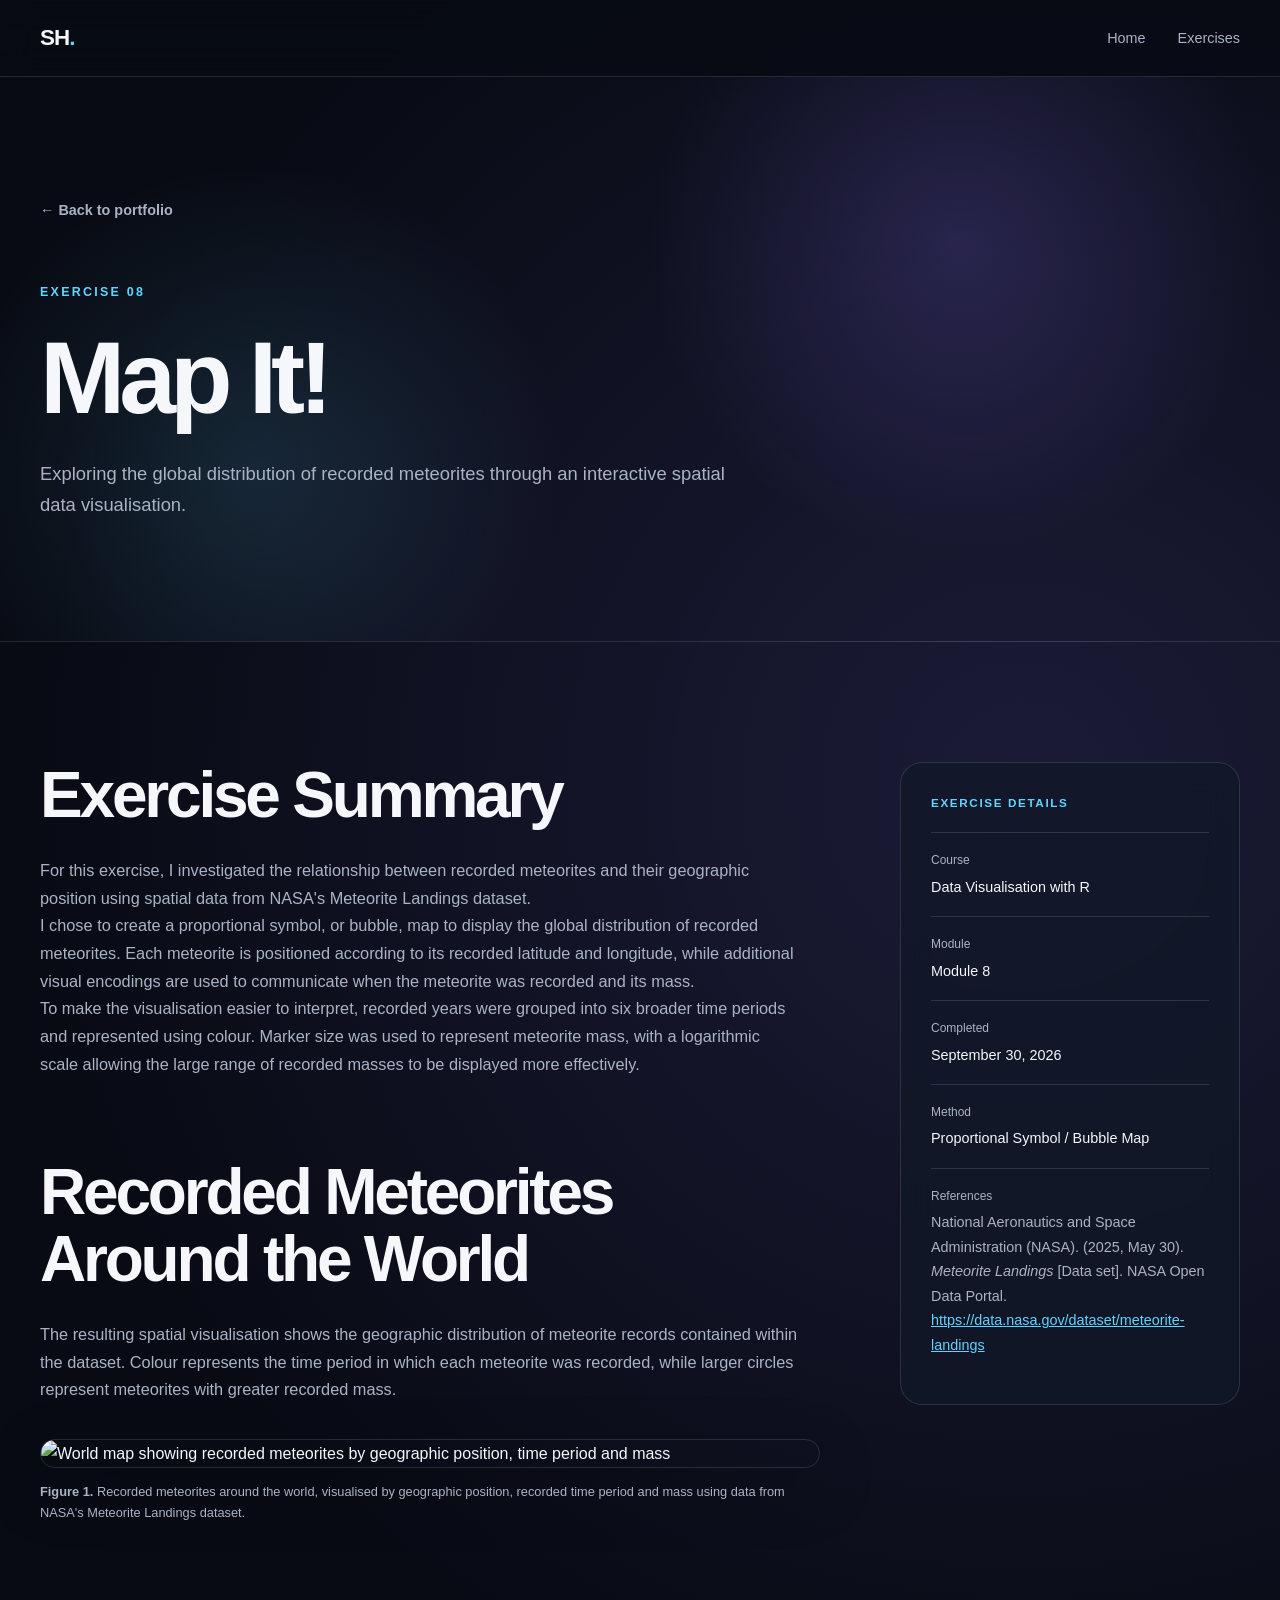
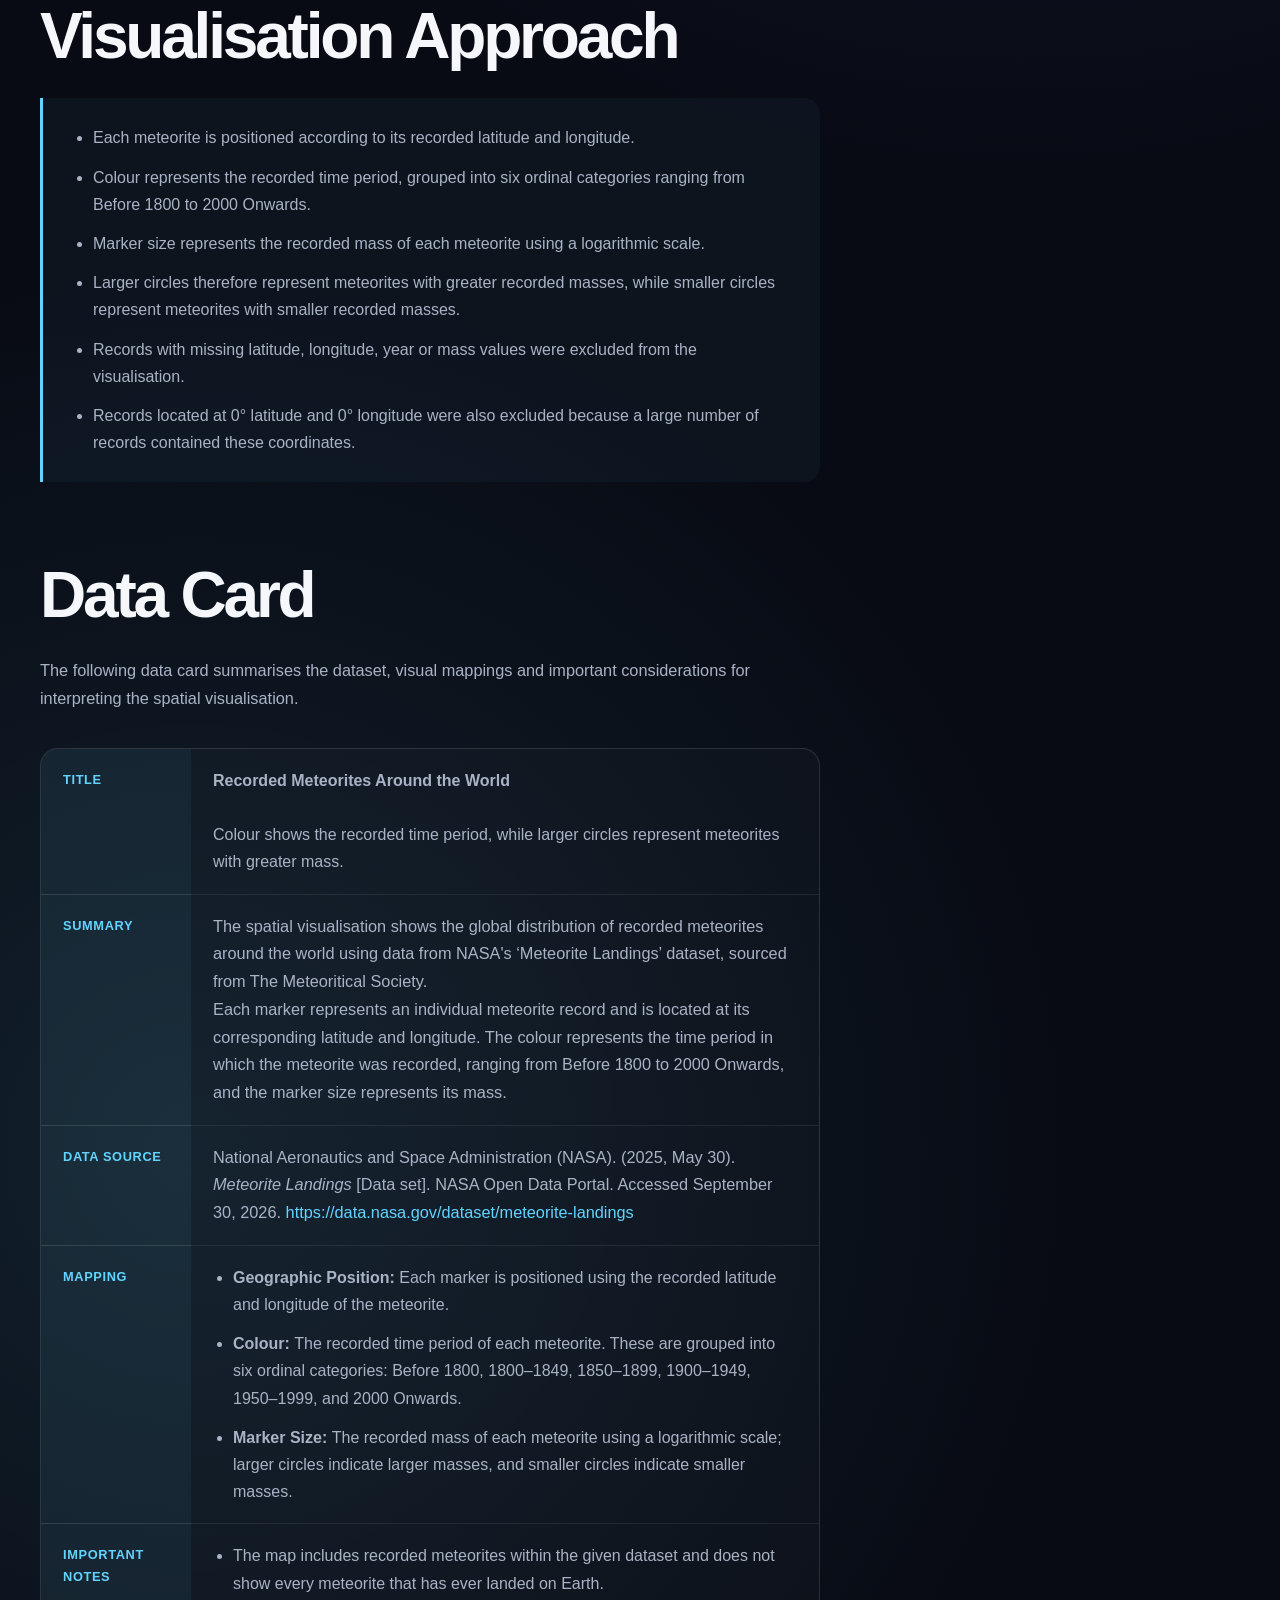
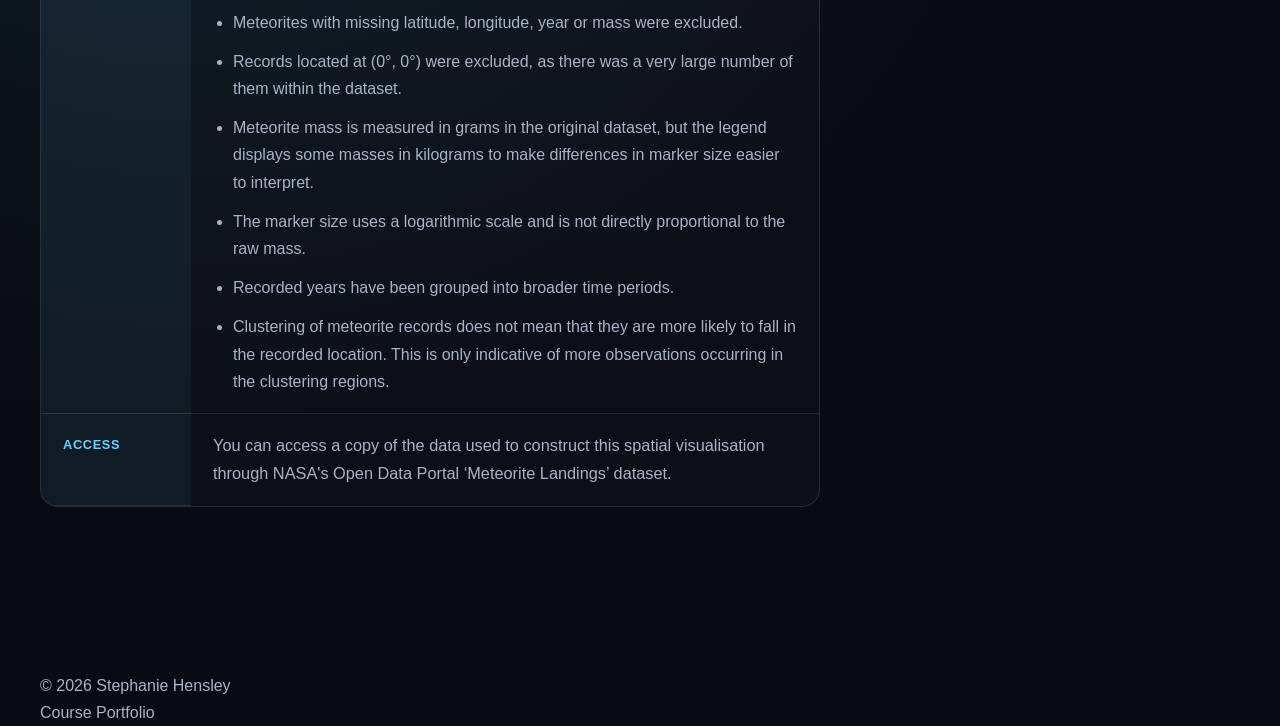
==== exercises/exercise-eight.html @ b0cc285d "module 8 page" ====
<!DOCTYPE html>
<html lang="en">

<head>
    <meta charset="UTF-8">

    <meta
        name="viewport"
        content="width=device-width, initial-scale=1.0"
    >

    <meta
        name="description"
        content="Module 8 portfolio exercise by Stephanie Hensley."
    >

    <title>
        Module 8 Exercise | Stephanie Hensley
    </title>

    <link rel="stylesheet" href="../style.css">
</head>


<body>

    <!-- =========================
         HEADER
         ========================= -->

    <header>

        <nav class="container">

            <a class="logo" href="../index.html">
                SH<span>.</span>
            </a>

            <ul>

                <li>
                    <a href="../index.html">
                        Home
                    </a>
                </li>

                <li>
                    <a href="../index.html#exercises">
                        Exercises
                    </a>
                </li>

            </ul>

        </nav>

    </header>


    <main class="exercise-page">


        <!-- =========================
             HERO
             ========================= -->

        <section class="exercise-hero">

            <div class="container">

                <a
                    class="back-link"
                    href="../index.html#exercises"
                >
                    ← Back to portfolio
                </a>

                <p class="eyebrow">
                    Exercise 08
                </p>

                <h1>
                    Map It!
                </h1>

                <p class="exercise-introduction">
                    Exploring the global distribution of recorded
                    meteorites through an interactive spatial
                    data visualisation.
                </p>

            </div>

        </section>


        <!-- =========================
             MAIN EXERCISE SECTION
             ========================= -->

        <section class="exercise-section">

            <div class="container">

                <div class="exercise-page-grid">


                    <!-- =========================
                         LEFT COLUMN
                         ========================= -->

                    <div class="exercise-main-content">


                        <!-- =========================
                             EXERCISE SUMMARY
                             ========================= -->

                        <h2>
                            Exercise Summary
                        </h2>

                        <p>
                            For this exercise, I investigated the relationship
                            between recorded meteorites and their geographic
                            position using spatial data from NASA's
                            Meteorite Landings dataset.
                        </p>

                        <p>
                            I chose to create a proportional symbol, or bubble,
                            map to display the global distribution of recorded
                            meteorites. Each meteorite is positioned according
                            to its recorded latitude and longitude, while
                            additional visual encodings are used to communicate
                            when the meteorite was recorded and its mass.
                        </p>

                        <p>
                            To make the visualisation easier to interpret,
                            recorded years were grouped into six broader time
                            periods and represented using colour. Marker size
                            was used to represent meteorite mass, with a
                            logarithmic scale allowing the large range of
                            recorded masses to be displayed more effectively.
                        </p>


                        <!-- =========================
                             SPATIAL VISUALISATION
                             ========================= -->

                        <h2>
                            Recorded Meteorites Around the World
                        </h2>

                        <p>
                            The resulting spatial visualisation shows the
                            geographic distribution of meteorite records
                            contained within the dataset. Colour represents
                            the time period in which each meteorite was
                            recorded, while larger circles represent
                            meteorites with greater recorded mass.
                        </p>


                        <figure class="exercise-figure module-eight-figure">

                            <img
                                class="lightbox-image"
                                src="../images/module-eight-meteorite-map.png"
                                alt="World map showing recorded meteorites by geographic position, time period and mass"
                            >

                            <figcaption>
                                <strong>Figure 1.</strong>
                                Recorded meteorites around the world,
                                visualised by geographic position, recorded
                                time period and mass using data from NASA's
                                Meteorite Landings dataset.
                            </figcaption>

                        </figure>


                        <!-- =========================
                             DESIGN APPROACH
                             ========================= -->

                        <h2>
                            Visualisation Approach
                        </h2>

                        <div class="module-eight-notes">

                            <ul>

                                <li>
                                    Each meteorite is positioned according to
                                    its recorded latitude and longitude.
                                </li>

                                <li>
                                    Colour represents the recorded time period,
                                    grouped into six ordinal categories ranging
                                    from Before 1800 to 2000 Onwards.
                                </li>

                                <li>
                                    Marker size represents the recorded mass
                                    of each meteorite using a logarithmic scale.
                                </li>

                                <li>
                                    Larger circles therefore represent
                                    meteorites with greater recorded masses,
                                    while smaller circles represent meteorites
                                    with smaller recorded masses.
                                </li>

                                <li>
                                    Records with missing latitude, longitude,
                                    year or mass values were excluded from
                                    the visualisation.
                                </li>

                                <li>
                                    Records located at 0° latitude and
                                    0° longitude were also excluded because
                                    a large number of records contained these
                                    coordinates.
                                </li>

                            </ul>

                        </div>


                        <!-- =========================
                             DATA CARD
                             ========================= -->

                        <h2>
                            Data Card
                        </h2>

                        <p>
                            The following data card summarises the dataset,
                            visual mappings and important considerations for
                            interpreting the spatial visualisation.
                        </p>


                        <div class="table-wrapper">

                            <table class="exercise-table data-card-table">

                                <tbody>


                                    <!-- TITLE -->

                                    <tr>

                                        <th scope="row">
                                            Title
                                        </th>

                                        <td>

                                            <strong>
                                                Recorded Meteorites Around
                                                the World
                                            </strong>

                                            <br><br>

                                            Colour shows the recorded time
                                            period, while larger circles
                                            represent meteorites with
                                            greater mass.

                                        </td>

                                    </tr>


                                    <!-- SUMMARY -->

                                    <tr>

                                        <th scope="row">
                                            Summary
                                        </th>

                                        <td>

                                            <p>
                                                The spatial visualisation shows
                                                the global distribution of
                                                recorded meteorites around the
                                                world using data from NASA's
                                                ‘Meteorite Landings’ dataset,
                                                sourced from The Meteoritical
                                                Society.
                                            </p>

                                            <p>
                                                Each marker represents an
                                                individual meteorite record
                                                and is located at its
                                                corresponding latitude and
                                                longitude. The colour
                                                represents the time period in
                                                which the meteorite was
                                                recorded, ranging from
                                                Before 1800 to 2000 Onwards,
                                                and the marker size represents
                                                its mass.
                                            </p>

                                        </td>

                                    </tr>


                                    <!-- DATA SOURCE -->

                                    <tr>

                                        <th scope="row">
                                            Data Source
                                        </th>

                                        <td>

                                            <p>
                                                National Aeronautics and Space
                                                Administration (NASA).
                                                (2025, May 30).
                                                <em>
                                                    Meteorite Landings
                                                </em>
                                                [Data set].
                                                NASA Open Data Portal.
                                                Accessed September 30, 2026.

                                                <a
                                                    href="https://data.nasa.gov/dataset/meteorite-landings"
                                                    target="_blank"
                                                    rel="noopener noreferrer"
                                                >
                                                    https://data.nasa.gov/dataset/meteorite-landings
                                                </a>
                                            </p>

                                        </td>

                                    </tr>


                                    <!-- MAPPING -->

                                    <tr>

                                        <th scope="row">
                                            Mapping
                                        </th>

                                        <td>

                                            <ul>

                                                <li>
                                                    <strong>
                                                        Geographic Position:
                                                    </strong>

                                                    Each marker is positioned
                                                    using the recorded latitude
                                                    and longitude of the
                                                    meteorite.
                                                </li>

                                                <li>
                                                    <strong>
                                                        Colour:
                                                    </strong>

                                                    The recorded time period
                                                    of each meteorite. These
                                                    are grouped into six
                                                    ordinal categories:
                                                    Before 1800, 1800–1849,
                                                    1850–1899, 1900–1949,
                                                    1950–1999, and
                                                    2000 Onwards.
                                                </li>

                                                <li>
                                                    <strong>
                                                        Marker Size:
                                                    </strong>

                                                    The recorded mass of each
                                                    meteorite using a
                                                    logarithmic scale; larger
                                                    circles indicate larger
                                                    masses, and smaller circles
                                                    indicate smaller masses.
                                                </li>

                                            </ul>

                                        </td>

                                    </tr>


                                    <!-- IMPORTANT NOTES -->

                                    <tr>

                                        <th scope="row">
                                            Important Notes
                                        </th>

                                        <td>

                                            <ul>

                                                <li>
                                                    The map includes recorded
                                                    meteorites within the given
                                                    dataset and does not show
                                                    every meteorite that has
                                                    ever landed on Earth.
                                                </li>

                                                <li>
                                                    Meteorites with missing
                                                    latitude, longitude, year
                                                    or mass were excluded.
                                                </li>

                                                <li>
                                                    Records located at
                                                    (0°, 0°) were excluded,
                                                    as there was a very large
                                                    number of them within
                                                    the dataset.
                                                </li>

                                                <li>
                                                    Meteorite mass is measured
                                                    in grams in the original
                                                    dataset, but the legend
                                                    displays some masses in
                                                    kilograms to make
                                                    differences in marker size
                                                    easier to interpret.
                                                </li>

                                                <li>
                                                    The marker size uses a
                                                    logarithmic scale and is
                                                    not directly proportional
                                                    to the raw mass.
                                                </li>

                                                <li>
                                                    Recorded years have been
                                                    grouped into broader
                                                    time periods.
                                                </li>

                                                <li>
                                                    Clustering of meteorite
                                                    records does not mean that
                                                    they are more likely to
                                                    fall in the recorded
                                                    location. This is only
                                                    indicative of more
                                                    observations occurring in
                                                    the clustering regions.
                                                </li>

                                            </ul>

                                        </td>

                                    </tr>


                                    <!-- ACCESS -->

                                    <tr>

                                        <th scope="row">
                                            Access
                                        </th>

                                        <td>

                                            <p>
                                                You can access a copy of the
                                                data used to construct this
                                                spatial visualisation through
                                                NASA's Open Data Portal
                                                ‘Meteorite Landings’ dataset.
                                            </p>

                                        </td>

                                    </tr>


                                </tbody>

                            </table>

                        </div>




                    </div>
                    <!-- END LEFT COLUMN -->


                    <!-- =========================
                         RIGHT SIDEBAR
                         ========================= -->

                    <aside class="exercise-details">

                        <p class="details-label">
                            Exercise details
                        </p>

                        <dl>


                            <div>

                                <dt>
                                    Course
                                </dt>

                                <dd>
                                    Data Visualisation with R
                                </dd>

                            </div>


                            <div>

                                <dt>
                                    Module
                                </dt>

                                <dd>
                                    Module 8
                                </dd>

                            </div>


                            <div>

                                <dt>
                                    Completed
                                </dt>

                                <dd>
                                    September 30, 2026
                                </dd>

                            </div>


                            <div>

                                <dt>
                                    Method
                                </dt>

                                <dd>
                                    Proportional Symbol / Bubble Map
                                </dd>

                            </div>


                            <!-- =========================
                                 REFERENCES
                                 ========================= -->

                            <div>

                                <dt>
                                    References
                                </dt>

                                <dd class="references">

                                    <p>
                                        National Aeronautics and Space
                                        Administration (NASA).
                                        (2025, May 30).
                                        <em>
                                            Meteorite Landings
                                        </em>
                                        [Data set].
                                        NASA Open Data Portal.

                                        <a
                                            href="https://data.nasa.gov/dataset/meteorite-landings"
                                            target="_blank"
                                            rel="noopener noreferrer"
                                        >
                                            https://data.nasa.gov/dataset/meteorite-landings
                                        </a>
                                    </p>

                                </dd>

                            </div>

                        </dl>

                    </aside>
                    <!-- END SIDEBAR -->


                </div>
                <!-- END GRID -->

            </div>

        </section>

    </main>


    <!-- =========================
         FOOTER
         ========================= -->

    <footer>

        <div class="container">

            <p>
                © 2026 Stephanie Hensley
            </p>

            <p>
                Course Portfolio
            </p>

        </div>

    </footer>


    <!-- =========================
         LIGHTBOX
         ========================= -->

    <div
        id="lightbox"
        class="lightbox"
        role="dialog"
        aria-modal="true"
        aria-label="Enlarged image"
    >

        <button
            id="lightbox-close"
            class="lightbox-close"
            type="button"
            aria-label="Close enlarged image"
        >
            &times;
        </button>

        <img
            id="lightbox-image"
            src=""
            alt=""
        >

    </div>


    <script src="../script.js"></script>

</body>

</html>
---- style.css ----
:root {
    --background: #080b14;
    --background-light: #101729;
    --card-background: rgba(17, 24, 39, 0.75);

    --text-primary: #f5f7fb;
    --text-secondary: #aab3c5;

    --accent-blue: #62d4ff;
    --accent-purple: #8d74ff;

    --border: rgba(255, 255, 255, 0.12);

    --maximum-width: 1200px;
}

* {
    box-sizing: border-box;
    margin: 0;
    padding: 0;
}

html {
    scroll-behavior: smooth;
}

body {
    min-height: 100vh;

    background:
        radial-gradient(
            circle at 80% 20%,
            rgba(141, 116, 255, 0.15),
            transparent 30%
        ),
        radial-gradient(
            circle at 15% 70%,
            rgba(98, 212, 255, 0.10),
            transparent 30%
        ),
        var(--background);
    
    color: var(--text-primary);

    font-family:
        Arial,
        Helvetica,
        sans-serif;
    
    line-height: 1.7;
}

p {
    color: var(--text-secondary);
}

a {
    color: inherit;
    text-decoration: none;
}

.container {
    width: min(
        calc(100% - 40px),
        var(--maximum-width)
    );

    margin-left: auto;
    margin-right: auto;
}

header {
    position: fixed;

    top: 0;
    left: 0;
    right: 0;

    z-index: 1000;

    border-bottom: 1px solid var(--border);

    background: rgba(8, 11, 20, 0.82);

    backdrop-filter: blur(18px);
}

nav {
    display: flex;

    min-height: 76px;

    align-items: center;
    justify-content: space-between;
}

.logo {
    font-size: 1.4rem;
    font-weight: 700;
    letter-spacing: -0.04em;
}

.logo span {
    color: var(--accent-blue);
}

nav ul {
    display: flex;
    align-items: center;

    gap: 32px;

    list-style: none;
}

nav ul a {
    position: relative;
    
    color: var(--text-secondary);

    font-size: 0.9rem;
    font-weight: 500;

    transition: color 0.2s ease;
}

nav ul a:hover {
    color: var(--text-primary);
}

nav ul a::after {
    content: "";
    position: absolute;

    left: 0;
    bottom: -8px;

    width: 100%;
    height: 2px;

    background: var(--accent-blue);

    transform: scaleX(0);
    transform-origin: right;

    transition: transform 0.25s ease;
}

nav ul a:hover::after {
    transform: scaleX(1);
    transform-origin: left;
}

.hero {
    display: flex;

    min-height: 100vh;

    align-items: center;

    padding-top: 120px;
    padding-bottom: 80px;
}

.eyebrow {
    margin-bottom: 24px;

    color: var(--accent-blue);

    font-size: 0.78rem;
    font-weight: 700;

    letter-spacing: 0.18em;
    text-transform: uppercase;
}

.hero h1 {
    max-width: 950px;
    font-size: clamp(
        3.4rem,
        8vw,
        7.2rem
    );

    line-height: 0.98;

    letter-spacing: -0.06em;
}

.hero h1 span {
    background:
        linear-gradient(
            90deg,
            var(--accent-blue),
            var(--accent-purple)
        );
    
    background-clip: text;
    -webkit-background-clip: text;

    color: transparent;
}

.hero-description {
    max-width: 680px;

    margin-top: 32px;

    font-size: 1.15rem;
}

.primary-button {
    display: inline-flex;

    margin-top: 36px;

    min-height: 52px;

    align-items: center;
    justify-content: center;

    padding: 0 26px;
    border-radius: 999px;

    background:
        linear-gradient(
            90deg,
            var(--accent-blue),
            var(--accent-purple)
        );
    
    color: var(--background);

    font-size: 0.9rem;
    font-weight: 700;

    box-shadow:
        0 12px 40px
        rgba(98, 212, 255, 0.18);

    transition:
        transform 0.2s ease,
        box-shadow 0.2s ease;
}

.primary-button:hover {
    transform: translateY(-4px);

    box-shadow:
        0 18px 50px
        rgba(98, 212, 255, 0.3);
}

.hero::before {
    content: "";

    position: absolute;
    inset: 0;

    pointer-events: none;

    background-image:
        radial-gradient(
            circle,
            rgba(255, 255, 255, 0.85) 1px,
            transparent 1.5px
        );
    background-size: 120px 120px;

    opacity: 0.18;
}

.hero {
    position: relative;
    overflow: hidden;
}

.hero::after {
    content: "";

    position: absolute;
    inset: 0;

    pointer-events: none;

    background-image:
        radial-gradient(
            circle,
            rgba(255, 255, 255, 0.65) 1px,
            transparent 1.5px
        );
    
    background-size: 210px 210px;

    transform: translate(60px, 40px);

    opacity: 0.22;

    animation: star-drift 24s linear infinite;
}

@keyframes star-drift {
    from {
        transform: translate(60px, 40px);
    }

    to {
        transform: translate(120px, 100px);
    }
}

.hero .container {
    position: relative;
    z-index: 1;
}


section:not(.hero) {
    padding-top: 120px;
    padding-bottom: 120px;
}

section:not(.hero) h2 {
    margin-bottom: 28px;

    font-size: clamp(
        2.5rem,
        5vw,
        4.5rem
    );

    line-height: 1.05;

    letter-spacing: -0.05em;
}

section:not(.hero) .container > p {
    max-width: 700px;
}

.exercise-card {
    max-width: 700px;

    margin-top: 50px;

    padding: 38px;

    border: 1px solid var(--border);
    border-radius: 24px;

    background: var(--card-background);

    backdrop-filter: blur(16px);

    box-shadow:
        0 24px 70px
        rgba(0, 0, 0, 0.28);
    
    transition:
        transform 0.25s ease,
        border-color 0.25s ease,
        background 0.25s ease;
}

.exercise-card:hover {
    transform: translateY(-8px);

    border-color: 
        rgba(98, 212, 255, 0.45);

    background:
        rgba(22, 31, 50, 0.88);
}

.exercise-number {
    color: var(--accent-blue);

    font-size: 0.75rem;
    font-weight: 700;

    letter-spacing: 0.15em;
    text-transform: uppercase;
}

.exercise-card h3 {
    margin-top: 18px;
    margin-bottom: 18px;

    font-size: 1.8rem;
}

.exercise-card a {
    display: inline-block;

    margin-top: 26px;

    color: var(--text-primary);

    font-weight: 700;
}

.exercise-card a:hover {
    color: var(--accent-blue);
}

.exercise-page {
    padding-top: 76px;
}

@media (max-width: 700px) {
    nav {
        min-height: 68px;
    }

    nav ul {
        gap: 14px;
    }

    nav ul a {
        font-size: 0.75rem;
    }

    .hero h1 {
        font-size: clamp(
            3rem,
            15vw,
            5rem
        );
    }

    section:not(.hero) {
        padding-top: 90px;
        padding-bottom: 90px;
    }
    
    .exercise-grid {
        grid-template-columns: 1fr;
    }

    .exercise-preview {
        min-height: 220px;
    }

    .exercise-content {
        padding: 26px;
    }

    .exercise-content > p:not(.exercise-number) {
        min-height: auto;
    }

        .exercise-page-grid {
        grid-template-columns: 1fr;

        gap: 50px;
    }

    .exercise-details {
        position: static;
    }

    .exercise-hero {
        padding-top: 80px;
        padding-bottom: 70px;
    }

    .back-link {
        margin-bottom: 45px;
    }

    .exercise-section {
        padding-top: 75px;
        padding-bottom: 90px;
    }

    .exercise-image-placeholder {
        min-height: 330px;
    }

        .comparison-figure {
        max-width: 100%;
    }

    .comparison-figure img {
        max-height: 500px;
    }

    .evidence-dropdown summary {
        padding: 22px;
    }

    .evidence-content {
        padding: 8px 18px 24px;
    }

    .evidence-grid {
        grid-template-columns:
            repeat(2, minmax(0, 1fr));

        gap: 10px;
    }

    .evidence-grid img {
        height: 150px;
        border-radius: 11px;
    }
}

.exercise-grid {
    display: grid;

    grid-template-columns:
        repeat(2, minmax(0, 1fr));

    gap: 24px;

    margin-top: 50px;
}

.exercise-card {
    overflow: hidden;

    border: 1px solid var(--border);
    border-radius: 26px;

    background: var(--card-background);

    backdrop-filter: blur(16px);

    box-shadow:
        0 24px 70px
        rgba(0, 0, 0, 0.28);

    transition:
        transform 0.25s ease,
        border-color 0.25s ease,
        box-shadow 0.25s ease;
}

.exercise-card:hover {
    transform: translateY(-8px);

    border-color:
        rgba(98, 212, 255, 0.48);

    box-shadow:
        0 30px 80px
        rgba(0, 0, 0, 0.38);
}

.exercise-card-link {
    display: block;
    height: 100%;
}

.exercise-content {
    padding: 32px;
}

.exercise-content h3 {
    margin-top: 16px;
    margin-bottom: 16px;

    color: var(--text-primary);

    font-size: 1.7rem;
    line-height: 1.2;
}

.exercise-content > p:not(.exercise-number) {
    min-height: 84px;
}

.exercise-link {
    display: inline-block;

    margin-top: 26px;

    color: var(--text-primary);

    font-weight: 700;

    transition:
        color 0.2s ease,
        transform 0.2s ease;
}

.exercise-card:hover .exercise-link {
    color: var(--accent-blue);

    transform: translateX(5px);
}

.exercise-preview {
    position: relative;

    display: flex;

    min-height: 260px;

    align-items: flex-end;

    overflow: hidden;

    padding: 24px;

    border-bottom: 1px solid var(--border);
}

.exercise-preview p {
    position: relative;
    z-index: 2;

    padding: 8px 13px;

    border: 1px solid
        rgba(255, 255, 255, 0.16);

    border-radius: 999px;

    background:
        rgba(8, 11, 20, 0.68);

    color: var(--text-primary);

    font-size: 0.72rem;
    font-weight: 700;

    letter-spacing: 0.1em;
    text-transform: uppercase;

    backdrop-filter: blur(10px);
}

.preview-one {
    background:
        radial-gradient(
            circle at 30% 35%,
            rgba(98, 212, 255, 0.52),
            transparent 24%
        ),
        radial-gradient(
            circle at 70% 60%,
            rgba(141, 116, 255, 0.48),
            transparent 30%
        ),
        #101729;
}

.preview-two {
    background:
        linear-gradient(
            135deg,
            rgba(98, 212, 255, 0.18),
            transparent 45%
        ),
        linear-gradient(
            45deg,
            rgba(141, 116, 255, 0.28),
            transparent 55%
        ),
        #101729;
}

.exercise-hero {
    position: relative;

    padding-top: 110px;
    padding-bottom: 90px;

    overflow: hidden;

    border-bottom: 1px solid var(--border);

    background:
        radial-gradient(
            circle at 75% 30%,
            rgba(141, 116, 255, 0.19),
            transparent 30%
        ),
        radial-gradient(
            circle at 20% 70%,
            rgba(98, 212, 255, 0.13),
            transparent 28%
        );
}

.back-link {
    display: inline-block;

    margin-bottom: 60px;

    color: var(--text-secondary);

    font-size: 0.9rem;
    font-weight: 600;

    transition:
        color 0.2s ease,
        transform 0.2s ease;
}

.back-link:hover {
    color: var(--accent-blue);

    transform: translateX(-4px);
}

.exercise-hero h1 {
    max-width: 950px;

    font-size: clamp(
        3.2rem,
        8vw,
        6.8rem
    );

    line-height: 0.98;

    letter-spacing: -0.06em;
}

.exercise-introduction {
    max-width: 720px;

    margin-top: 30px;

    font-size: 1.15rem;
}

.exercise-section {
    padding-top: 100px;
    padding-bottom: 120px;
}

.exercise-page-grid {
    display: grid;

    grid-template-columns:
        minmax(0, 1fr)
        minmax(250px, 340px);

    gap: 80px;

    align-items: start;
}

.exercise-main-content h2 {
    margin-bottom: 22px;

    font-size: clamp(
        2rem,
        4vw,
        3rem
    );

    letter-spacing: -0.04em;
}

.exercise-main-content
h2:not(:first-child) {
    margin-top: 80px;
}

.exercise-main-content p {
    max-width: 760px;

    font-size: 1.02rem;
}

.exercise-image-placeholder {
    display: grid;

    min-height: 500px;

    margin-bottom: 34px;

    place-items: center;

    border: 1px solid var(--border);
    border-radius: 24px;

    background:
        radial-gradient(
            circle at 35% 35%,
            rgba(98, 212, 255, 0.25),
            transparent 24%
        ),
        radial-gradient(
            circle at 68% 58%,
            rgba(141, 116, 255, 0.28),
            transparent 28%
        ),
        var(--background-light);

    color: var(--text-secondary);

    text-align: center;
}

.exercise-details {
    position: sticky;
    top: 110px;

    padding: 30px;

    border: 1px solid var(--border);
    border-radius: 22px;

    background: var(--card-background);

    backdrop-filter: blur(16px);
}

.details-label {
    margin-bottom: 20px;

    color: var(--accent-blue);

    font-size: 0.73rem;
    font-weight: 700;

    letter-spacing: 0.14em;
    text-transform: uppercase;
}

.exercise-details dl > div {
    border-top: 1px solid var(--border);

    padding-top: 17px;
    padding-bottom: 17px;
}

.exercise-details dt {
    margin-bottom: 4px;

    color: var(--text-secondary);

    font-size: 0.75rem;
}

.exercise-details dd {
    color: var(--text-primary);

    font-size: 0.9rem;
}

.exercise-preview img {
    position: absolute;
    inset: 0;

    width: 100%;
    height: 100%;

    object-fit: cover;

    transition: transform 0.5s ease;
}

.exercise-preview {
    position: relative;

    display: flex;
    min-height: 260px;

    align-items: flex-end;
    overflow: hidden;

    padding: 24px;

    border-bottom: 1px solid var(--border);
}

.exercise-card:hover .exercise-preview img {
    transform: scale(1.05);
}

.exercise-preview p {
    position: relative;
    z-index: 2;
}

.exercise-figure {
    margin-bottom: 36px;
}

.exercise-figure img {
    display: block;

    width: 100%;
    height: auto;

    border: 1px solid var(--border);
    border-radius: 24px;

    box-shadow:
        0 24px 70px
        rgba(0, 0, 0, 0.3);
}

.exercise-figure figcaption {
    margin-top: 14px;

    color: var(--text-secondary);

    font-size: 0.82rem;
    line-height: 1.5;
}

.exercise-preview {
    position: relative;
    width: 100%;
    aspect-ratio: 16 / 9;

    overflow: hidden;

    border-bottom: 1px solid var(--border);
}

.exercise-preview img {
    position: absolute;
    inset: 0;

    width: 100%;
    height: 100%;

    object-fit: cover;
    object-position: center;

    transition: transform 0.5s ease;
}

.exercise-preview {
    position: relative;
    height: 220px;      /* <-- fixed height */

    overflow: hidden;

    border-bottom: 1px solid var(--border);
}

.exercise-preview img {
    width: 100%;
    height: 100%;

    object-fit: cover;
}

.exercise-figure img {

    display: block;

    width: 80%;
    max-width: 900px;

    margin: 0 auto;

    border-radius: 20px;
}

.comparison-figure {
    max-width: 760px;

    margin-top: 30px;
    margin-right: auto;
    margin-bottom: 70px;
    margin-left: auto;
}

.comparison-figure img {
    display: block;

    width: auto;
    max-width: 100%;
    max-height: 620px;

    margin-right: auto;
    margin-left: auto;

    object-fit: contain;

    border: 1px solid var(--border);
    border-radius: 20px;

    background: rgba(255, 255, 255, 0.03);

    box-shadow:
        0 20px 60px
        rgba(0, 0, 0, 0.28);
}

.evidence-dropdown {
    margin-top: 80px;

    overflow: hidden;

    border: 1px solid var(--border);
    border-radius: 24px;

    background: var(--card-background);

    backdrop-filter: blur(16px);

    transition:
        border-color 0.25s ease,
        background 0.25s ease;
}

.evidence-dropdown[open] {
    border-color: rgba(98, 212, 255, 0.4);

    background: rgba(17, 24, 39, 0.92);
}

.evidence-dropdown summary {
    display: flex;

    align-items: center;
    justify-content: space-between;

    gap: 20px;

    padding: 26px 30px;

    color: var(--text-primary);

    font-size: 1.05rem;
    font-weight: 700;

    cursor: pointer;
    list-style: none;

    transition:
        color 0.2s ease,
        background 0.2s ease;
}

.evidence-dropdown summary:hover {
    color: var(--accent-blue);

    background: rgba(255, 255, 255, 0.025);
}

.evidence-dropdown summary::-webkit-details-marker {
    display: none;
}

.dropdown-icon {
    color: var(--accent-blue);

    font-size: 1.6rem;
    font-weight: 400;
    line-height: 1;

    transition: transform 0.25s ease;
}

.evidence-dropdown[open] .dropdown-icon {
    transform: rotate(45deg);
}

.evidence-content {
    padding: 10px 30px 34px;

    border-top: 1px solid var(--border);
}

.evidence-introduction {
    max-width: 700px;

    margin-top: 24px;
    margin-bottom: 30px;
}

.evidence-grid {
    display: grid;

    grid-template-columns:
        repeat(3, minmax(0, 1fr));

    gap: 14px;
}

.evidence-grid img {
    display: block;

    width: 100%;
    height: 190px;

    object-fit: cover;
    object-position: center;

    border: 1px solid var(--border);
    border-radius: 14px;

    background: var(--background-light);

    cursor: pointer;

    transition:
        transform 0.22s ease,
        border-color 0.22s ease,
        box-shadow 0.22s ease;
}

.evidence-grid img:hover {
    transform: translateY(-4px) scale(1.015);

    border-color: rgba(98, 212, 255, 0.45);

    box-shadow:
        0 14px 35px
        rgba(0, 0, 0, 0.3);
}

.comparison-figure {
    margin-top: 30px;
    margin-right: auto;
    margin-bottom: 70px;
    margin-left: auto;
}

.comparison-figure img {
    display: block;

    width: auto;
    max-width: 100%;
    height: auto;

    margin-right: auto;
    margin-left: auto;

    object-fit: contain;

    border: 1px solid var(--border);
    border-radius: 18px;

    background: rgba(255, 255, 255, 0.03);

    box-shadow:
        0 18px 50px
        rgba(0, 0, 0, 0.25);
}

/* Smaller original chart */
.original-figure {
    max-width: 520px;
}

/* Your recreation can remain slightly larger */
.recreation-figure {
    max-width: 700px;
}

.evidence-grid {
    display: flex;

    gap: 10px;

    overflow-x: auto;
    overflow-y: hidden;

    padding-top: 8px;
    padding-bottom: 16px;

    scroll-behavior: smooth;
}

.evidence-grid img {
    display: block;

    flex: 0 0 105px;

    width: 105px;
    height: 105px;

    object-fit: cover;
    object-position: center;

    border: 1px solid var(--border);
    border-radius: 10px;

    background: var(--background-light);

    cursor: pointer;

    transition:
        transform 0.2s ease,
        border-color 0.2s ease,
        box-shadow 0.2s ease;
}

.evidence-grid img:hover {
    transform: translateY(-4px) scale(1.04);

    border-color: rgba(98, 212, 255, 0.5);

    box-shadow:
        0 12px 28px
        rgba(0, 0, 0, 0.32);
}

.evidence-grid::-webkit-scrollbar {
    height: 8px;
}

.evidence-grid::-webkit-scrollbar-track {
    border-radius: 999px;
    background: rgba(255, 255, 255, 0.05);
}

.evidence-grid::-webkit-scrollbar-thumb {
    border-radius: 999px;
    background:
        linear-gradient(
            90deg,
            var(--accent-blue),
            var(--accent-purple)
        );
}

.evidence-dropdown {
    margin-top: 130px;
    margin-bottom: 60px;

    overflow: hidden;

    border: 1px solid rgba(98, 212, 255, 0.3);
    border-radius: 28px;

    background:
        linear-gradient(
            135deg,
            rgba(98, 212, 255, 0.08),
            rgba(141, 116, 255, 0.08)
        ),
        var(--card-background);

    box-shadow:
        0 24px 70px
        rgba(0, 0, 0, 0.3);

    backdrop-filter: blur(18px);

    transition:
        border-color 0.25s ease,
        box-shadow 0.25s ease,
        transform 0.25s ease;
}

.evidence-dropdown:hover {
    border-color: rgba(98, 212, 255, 0.55);

    box-shadow:
        0 28px 80px
        rgba(0, 0, 0, 0.38);
}

.evidence-dropdown[open] {
    border-color: rgba(98, 212, 255, 0.6);

    box-shadow:
        0 30px 90px
        rgba(0, 0, 0, 0.42);
}

.evidence-dropdown summary {
    display: flex;

    min-height: 92px;

    align-items: center;
    justify-content: space-between;

    gap: 24px;

    padding: 28px 36px;

    color: var(--text-primary);

    font-size: 1.2rem;
    font-weight: 700;

    letter-spacing: -0.01em;

    cursor: pointer;
    list-style: none;

    transition:
        color 0.2s ease,
        background 0.2s ease;
}

.evidence-dropdown summary:hover {
    color: var(--accent-blue);

    background: rgba(255, 255, 255, 0.035);
}

.evidence-dropdown summary::-webkit-details-marker {
    display: none;
}

.dropdown-icon {
    display: grid;

    flex: 0 0 46px;

    width: 46px;
    height: 46px;

    place-items: center;

    border: 1px solid rgba(98, 212, 255, 0.35);
    border-radius: 50%;

    background: rgba(98, 212, 255, 0.08);

    color: var(--accent-blue);

    font-size: 1.8rem;
    font-weight: 300;
    line-height: 1;

    transition:
        transform 0.25s ease,
        background 0.25s ease;
}

.evidence-dropdown[open] .dropdown-icon {
    transform: rotate(45deg);

    background: rgba(98, 212, 255, 0.16);
}

.evidence-content {
    padding: 28px 36px 36px;

    border-top: 1px solid var(--border);
}

.evidence-introduction {
    max-width: 700px;

    margin-bottom: 28px;
}

.exercise-details a {
    color: var(--accent-blue);

    text-decoration: underline;

    overflow-wrap: anywhere;
    word-break: break-word;

    display: inline-block;
    max-width: 100%;
}

.exercise-details {
    overflow-wrap: anywhere;
}

.lightbox {

    display: none;

    position: fixed;

    inset: 0;

    z-index: 5000;

    background: rgba(0,0,0,0.9);

    justify-content: center;
    align-items: center;

    padding: 40px;
}

.lightbox.open {
    display: flex;
}

.lightbox img {

    max-width: 90vw;
    max-height: 90vh;

    border-radius: 16px;

    box-shadow:
        0 30px 90px rgba(0,0,0,0.6);
}

#lightbox-close {

    position: absolute;

    top: 25px;
    right: 40px;

    color: white;

    font-size: 3rem;

    cursor: pointer;

    transition: color .2s;
}

#lightbox-close:hover {
    color: var(--accent-blue);
}

.original-figure {
    width: 100%;
    max-width: 900px;

    margin-top: 40px;
    margin-right: auto;
    margin-bottom: 80px;
    margin-left: auto;
}

.original-figure img {
    display: block;

    width: 100%;
    height: auto;

    border: 1px solid var(--border);
    border-radius: 20px;

    cursor: zoom-in;

    box-shadow:
        0 22px 60px
        rgba(0, 0, 0, 0.3);

    transition:
        transform 0.25s ease,
        border-color 0.25s ease,
        box-shadow 0.25s ease;
}

.original-figure img:hover {
    transform: scale(1.015);

    border-color: rgba(98, 212, 255, 0.5);

    box-shadow:
        0 28px 75px
        rgba(0, 0, 0, 0.4);
}

.original-figure {
    width: 100%;
    max-width: none;

    margin: 40px 0 80px;
}

.original-figure img {
    display: block;

    width: 100%;
    max-width: 1000px;

    height: auto;

    margin: 0 auto;

    border-radius: 20px;
}

.map-figure img {
    cursor: zoom-in;

    transition:
        transform 0.25s ease,
        border-color 0.25s ease,
        box-shadow 0.25s ease;
}

.map-figure img:hover {
    transform: scale(1.015);

    border-color: rgba(98, 212, 255, 0.5);

    box-shadow:
        0 28px 75px
        rgba(0, 0, 0, 0.4);
}

#exercises {
    padding-top: 120px;
    padding-bottom: 120px;
}

.exercises-heading {
    margin-bottom: 18px;

    color: var(--text-primary);

    font-size: clamp(2.8rem, 5vw, 4.8rem);
    line-height: 1.05;

    letter-spacing: -0.05em;
}

.exercises-introduction {
    max-width: 680px;
    margin-bottom: 55px;

    font-size: 1.05rem;
}

.exercise-grid {
    margin-top: 0;
}
.exercises-heading {
    margin-bottom: 20px;

    font-size: clamp(3rem, 6vw, 5rem);

    line-height: 1;

    letter-spacing: -0.05em;
}

.recreation-figure {
    width: 100%;
    max-width: 1000px;

    margin: 40px auto 80px;
}

.recreation-figure img {
    display: block;

    width: 100%;
    height: auto;

    border: 1px solid var(--border);
    border-radius: 20px;

    cursor: zoom-in;

    box-shadow:
        0 22px 60px
        rgba(0, 0, 0, 0.3);

    transition:
        transform 0.25s ease,
        border-color 0.25s ease,
        box-shadow 0.25s ease;
}

.recreation-figure img:hover {
    transform: scale(1.015);

    border-color: rgba(98, 212, 255, 0.5);

    box-shadow:
        0 28px 75px
        rgba(0, 0, 0, 0.4);
}

.exercise-preview {
    position: relative;

    width: 100%;
    height: 260px;

    overflow: hidden;

    border-bottom: 1px solid var(--border);

    background: var(--background-light);
}

.exercise-preview img {
    position: absolute;
    inset: 0;

    display: block;

    width: 100%;
    height: 100%;

    object-fit: cover;
    object-position: center;

    transition: transform 0.5s ease;
}

.exercise-preview p {
    position: absolute;
    z-index: 2;

    left: 24px;
    bottom: 24px;

    padding: 8px 13px;

    border: 1px solid rgba(255, 255, 255, 0.16);
    border-radius: 999px;

    background: rgba(8, 11, 20, 0.74);

    color: var(--text-primary);

    font-size: 0.72rem;
    font-weight: 700;

    letter-spacing: 0.1em;
    text-transform: uppercase;

    backdrop-filter: blur(10px);
}

.exercise-card-link {
    display: flex;
    height: 100%;
    flex-direction: column;
}

.exercise-content {
    display: flex;
    flex: 1;
    flex-direction: column;
}

.exercise-link {
    margin-top: auto;
    padding-top: 26px;
}

/* =========================================
   EXERCISE TABLES
   ========================================= */

.table-wrapper {
    width: 100%;
    margin: 35px 0 45px;

    overflow: hidden;

    border: 1px solid var(--border);
    border-radius: 18px;

    background: rgba(255, 255, 255, 0.02);
}

.exercise-table {
    width: 100%;

    border-collapse: collapse;

    text-align: left;
}

.exercise-table th {
    padding: 20px 22px;

    border-bottom: 1px solid var(--border);

    background: rgba(98, 212, 255, 0.06);

    color: #62d4ff;

    font-size: 0.78rem;
    font-weight: 700;

    letter-spacing: 0.1em;
    text-transform: uppercase;
}

.exercise-table td {
    padding: 18px 22px;

    border-bottom: 1px solid rgba(255, 255, 255, 0.08);

    color: var(--text-secondary);

    line-height: 1.6;
}

.exercise-table tbody tr:last-child td {
    border-bottom: none;
}

.exercise-table tbody tr {
    transition: background 0.2s ease;
}

.exercise-table tbody tr:hover {
    background: rgba(98, 212, 255, 0.035);
}

.skill-stars {
    white-space: nowrap;

    color: var(--accent-blue);

    font-size: 1.05rem;
    letter-spacing: 2px;
}

/* =========================================
   EXERCISE 04 PREVIEW
   ========================================= */

.preview-four {
    position: relative;

    display: flex;
    align-items: center;
    justify-content: center;

    overflow: hidden;

    background:
        radial-gradient(
            circle at 25% 30%,
            rgba(98, 212, 255, 0.18),
            transparent 35%
        ),
        radial-gradient(
            circle at 80% 70%,
            rgba(130, 90, 255, 0.14),
            transparent 40%
        ),
        #080c18;
}

.skills-preview {
    display: flex;

    align-items: center;

    gap: 28px;

    transform: translateY(-2px);
}

.skills-preview-code {
    color: var(--accent-blue);

    font-family: monospace;
    font-size: 4rem;
    font-weight: 700;

    text-shadow:
        0 0 25px
        rgba(98, 212, 255, 0.35);
}

.skills-preview-text {
    display: flex;
    flex-direction: column;

    gap: 5px;

    color: var(--text-primary);

    font-size: 0.72rem;
    font-weight: 700;

    letter-spacing: 0.22em;
}

/* =========================================
   DATACAMP TRAINING
   ========================================= */

.datacamp-section {
    margin-top: 80px;
}

.datacamp-intro {
    max-width: 850px;
    margin-bottom: 35px;
}


/* COURSE CARD */

.datacamp-course {
    margin-bottom: 30px;
    padding: 32px;

    border: 1px solid var(--border);
    border-radius: 20px;

    background: rgba(255, 255, 255, 0.025);

    transition:
        border-color 0.25s ease,
        transform 0.25s ease,
        box-shadow 0.25s ease;
}

.datacamp-course:hover {
    transform: translateY(-3px);

    border-color: rgba(98, 212, 255, 0.35);

    box-shadow:
        0 18px 45px
        rgba(0, 0, 0, 0.18);
}


/* HEADER */

.datacamp-course-header {
    display: flex;
    justify-content: space-between;
    align-items: flex-start;

    gap: 30px;

    margin-bottom: 22px;
}

.datacamp-label {
    margin: 0 0 7px;

    color: var(--accent-blue);

    font-size: 0.72rem;
    font-weight: 700;

    letter-spacing: 0.13em;
    text-transform: uppercase;
}

.datacamp-course h3 {
    margin: 0;

    font-size: 1.45rem;
    line-height: 1.3;

    color: var(--text-primary);
}


/* COMPLETED BADGE */

.datacamp-status {
    flex-shrink: 0;

    padding: 8px 14px;

    border: 1px solid rgba(98, 212, 255, 0.3);
    border-radius: 50px;

    background: rgba(98, 212, 255, 0.08);

    color: var(--accent-blue);

    font-size: 0.75rem;
    font-weight: 700;

    letter-spacing: 0.05em;
}


/* DESCRIPTION */

.datacamp-description {
    margin: 0 0 22px;

    color: var(--text-secondary);
}


/* SKILL TAGS */

.datacamp-skills {
    display: flex;
    flex-wrap: wrap;

    gap: 9px;

    margin-bottom: 28px;
}

.datacamp-skills span {
    padding: 7px 11px;

    border: 1px solid rgba(255, 255, 255, 0.1);
    border-radius: 7px;

    background: rgba(255, 255, 255, 0.035);

    color: var(--text-secondary);

    font-size: 0.78rem;
    font-weight: 500;
}


/* EVIDENCE AREA */

.datacamp-evidence {
    display: flex;
    align-items: center;
    justify-content: space-between;

    gap: 25px;

    padding-top: 20px;

    border-top: 1px solid var(--border);
}

.datacamp-evidence p {
    margin: 0;
}

.datacamp-evidence .evidence-label {
    margin-bottom: 3px;

    color: var(--text-secondary);

    font-size: 0.7rem;
    font-weight: 700;

    letter-spacing: 0.12em;
    text-transform: uppercase;
}

.datacamp-evidence a {
    flex-shrink: 0;

    color: var(--accent-blue);

    font-weight: 600;

    text-decoration: none;
}

.datacamp-evidence a:hover {
    text-decoration: underline;
}

/* =========================================
   MODULE 5 DATA CARD
   ========================================= */

.data-card-table {
    width: 100%;
    table-layout: fixed;
}

.data-card-table th {
    width: 150px;

    color: var(--accent-blue);

    font-size: 0.8rem;
    font-weight: 700;

    letter-spacing: 0.05em;
    text-transform: uppercase;

    vertical-align: top;
}

.data-card-table td {
    line-height: 1.7;
    vertical-align: top;
}

.data-card-table ul {
    margin: 0;
    padding-left: 20px;
}

.data-card-table li {
    margin-bottom: 12px;
}

.data-card-table li:last-child {
    margin-bottom: 0;
}

.data-card-table a {
    color: var(--accent-blue);

    overflow-wrap: anywhere;
    word-break: break-word;
}

/* =========================================
   MODULE 6
   ========================================= */


/* Side-by-side original / improved layout */

.visualisation-comparison {
    display: grid;
    grid-template-columns: repeat(2, minmax(0, 1fr));
    gap: 24px;

    margin: 28px 0 65px;
}


/* Reproduction / Recreation heading */

.comparison-heading {
    margin-top: 45px;
    margin-bottom: 0;

    color: var(--text-primary);
    font-size: 1.35rem;
}


/* Individual comparison cards */

.comparison-figure {
    min-width: 0;
    margin: 0;
    padding: 16px;

    border: 1px solid var(--border);
    border-radius: 18px;

    background: rgba(255, 255, 255, 0.025);
}


/* Original / Improved labels */

.comparison-label {
    display: inline-block;

    margin: 0 0 14px;
    padding: 6px 11px;

    border: 1px solid var(--border);
    border-radius: 50px;

    color: var(--text-secondary);

    font-size: 0.7rem;
    font-weight: 700;

    letter-spacing: 0.1em;
    text-transform: uppercase;
}


.improved-label {
    color: var(--accent-blue);

    border-color: rgba(98, 212, 255, 0.35);
    background: rgba(98, 212, 255, 0.08);
}


/* Images */

.comparison-figure img {
    display: block;

    width: 100%;
    height: auto;

    border: 1px solid var(--border);
    border-radius: 12px;

    cursor: zoom-in;

    transition:
        transform 0.25s ease,
        border-color 0.25s ease;
}


.comparison-figure img:hover {
    transform: scale(1.015);

    border-color: rgba(98, 212, 255, 0.45);
}


/* Captions */

.comparison-figure figcaption {
    margin-top: 14px;

    color: var(--text-secondary);

    font-size: 0.78rem;
    line-height: 1.6;
}


/* =========================================
   REFLECTION BOXES
   ========================================= */

.module-six-reflection {
    margin: 25px 0;
    padding: 28px 30px;

    border-left: 3px solid var(--accent-blue);
    border-radius: 0 16px 16px 0;

    background: rgba(98, 212, 255, 0.045);
}


.module-six-reflection h3 {
    margin-top: 0;
    margin-bottom: 16px;

    color: var(--text-primary);
}


.module-six-reflection ul {
    margin: 0;
    padding-left: 22px;
}


.module-six-reflection li {
    margin-bottom: 12px;

    color: var(--text-secondary);
    line-height: 1.7;
}


.module-six-reflection li:last-child {
    margin-bottom: 0;
}


.module-six-reflection ul ul {
    margin-top: 10px;
}

/* =========================================
   MODULE 6 HOMEPAGE CARD
   ========================================= */

.preview-six {
    position: relative;
    overflow: hidden;
}

.preview-six img {
    display: block;

    width: 100%;
    height: 100%;

    object-fit: cover;

    transition: transform 0.35s ease;
}

.exercise-card:hover .preview-six img {
    transform: scale(1.03);
}

/* =========================================
   MODULE 7
   ========================================= */

.module-seven-figure {
    width: 100%;
    max-width: 950px;

    margin: 35px auto 75px;
}


.module-seven-figure img {
    display: block;

    width: 100%;
    height: auto;

    border: 1px solid var(--border);
    border-radius: 18px;

    cursor: zoom-in;

    box-shadow: 0 20px 60px rgba(0, 0, 0, 0.25);

    transition:
        transform 0.25s ease,
        border-color 0.25s ease;
}


.module-seven-figure img:hover {
    transform: scale(1.01);

    border-color: rgba(98, 212, 255, 0.45);
}


.module-seven-figure figcaption {
    margin-top: 14px;

    color: var(--text-secondary);

    font-size: 0.8rem;
    line-height: 1.6;
}


/* Notes explaining changes */

.module-seven-notes {
    margin: 28px 0 35px;
    padding: 26px 30px;

    border-left: 3px solid var(--accent-blue);
    border-radius: 0 16px 16px 0;

    background: rgba(98, 212, 255, 0.045);
}


.module-seven-notes ul {
    margin: 0;
    padding-left: 20px;
}


.module-seven-notes li {
    margin-bottom: 12px;

    color: var(--text-secondary);
    line-height: 1.7;
}


.module-seven-notes li:last-child {
    margin-bottom: 0;
}


/* Make the final multivariate visualisation
   slightly more prominent */

.multivariate-figure {
    margin-top: 40px;
    margin-bottom: 85px;
}


/* Data card subsection headings */

.data-card-table h4 {
    margin: 20px 0 10px;

    color: var(--text-primary);

    font-size: 0.9rem;
}


.data-card-table h4:first-child {
    margin-top: 0;
}

/* =========================================
   MODULE 7 HOMEPAGE CARD
   ========================================= */

.preview-seven {
    position: relative;
    overflow: hidden;
}

.preview-seven img {
    display: block;

    width: 100%;
    height: 100%;

    object-fit: cover;

    transition: transform 0.35s ease;
}

.exercise-card:hover .preview-seven img {
    transform: scale(1.03);
}

/* =========================================
   MODULE 8
   ========================================= */

.module-eight-figure {
    width: 100%;
    max-width: 1000px;

    margin: 35px auto 75px;
}


.module-eight-figure img {
    display: block;

    width: 100%;
    height: auto;

    border: 1px solid var(--border);
    border-radius: 18px;

    cursor: zoom-in;

    box-shadow: 0 20px 60px rgba(0, 0, 0, 0.25);

    transition:
        transform 0.25s ease,
        border-color 0.25s ease;
}


.module-eight-figure img:hover {
    transform: scale(1.01);

    border-color: rgba(98, 212, 255, 0.45);
}


.module-eight-figure figcaption {
    margin-top: 14px;

    color: var(--text-secondary);

    font-size: 0.8rem;
    line-height: 1.6;
}


/* Visualisation approach */

.module-eight-notes {
    margin: 28px 0 75px;
    padding: 26px 30px;

    border-left: 3px solid var(--accent-blue);
    border-radius: 0 16px 16px 0;

    background: rgba(98, 212, 255, 0.045);
}


.module-eight-notes ul {
    margin: 0;
    padding-left: 20px;
}


.module-eight-notes li {
    margin-bottom: 12px;

    color: var(--text-secondary);
    line-height: 1.7;
}


.module-eight-notes li:last-child {
    margin-bottom: 0;
}

/* =========================================
   MODULE 8 HOMEPAGE CARD
   ========================================= */

.preview-eight {
    position: relative;
    overflow: hidden;
}

.preview-eight img {
    display: block;

    width: 100%;
    height: 100%;

    object-fit: cover;

    transition: transform 0.35s ease;
}

.exercise-card:hover .preview-eight img {
    transform: scale(1.03);
}
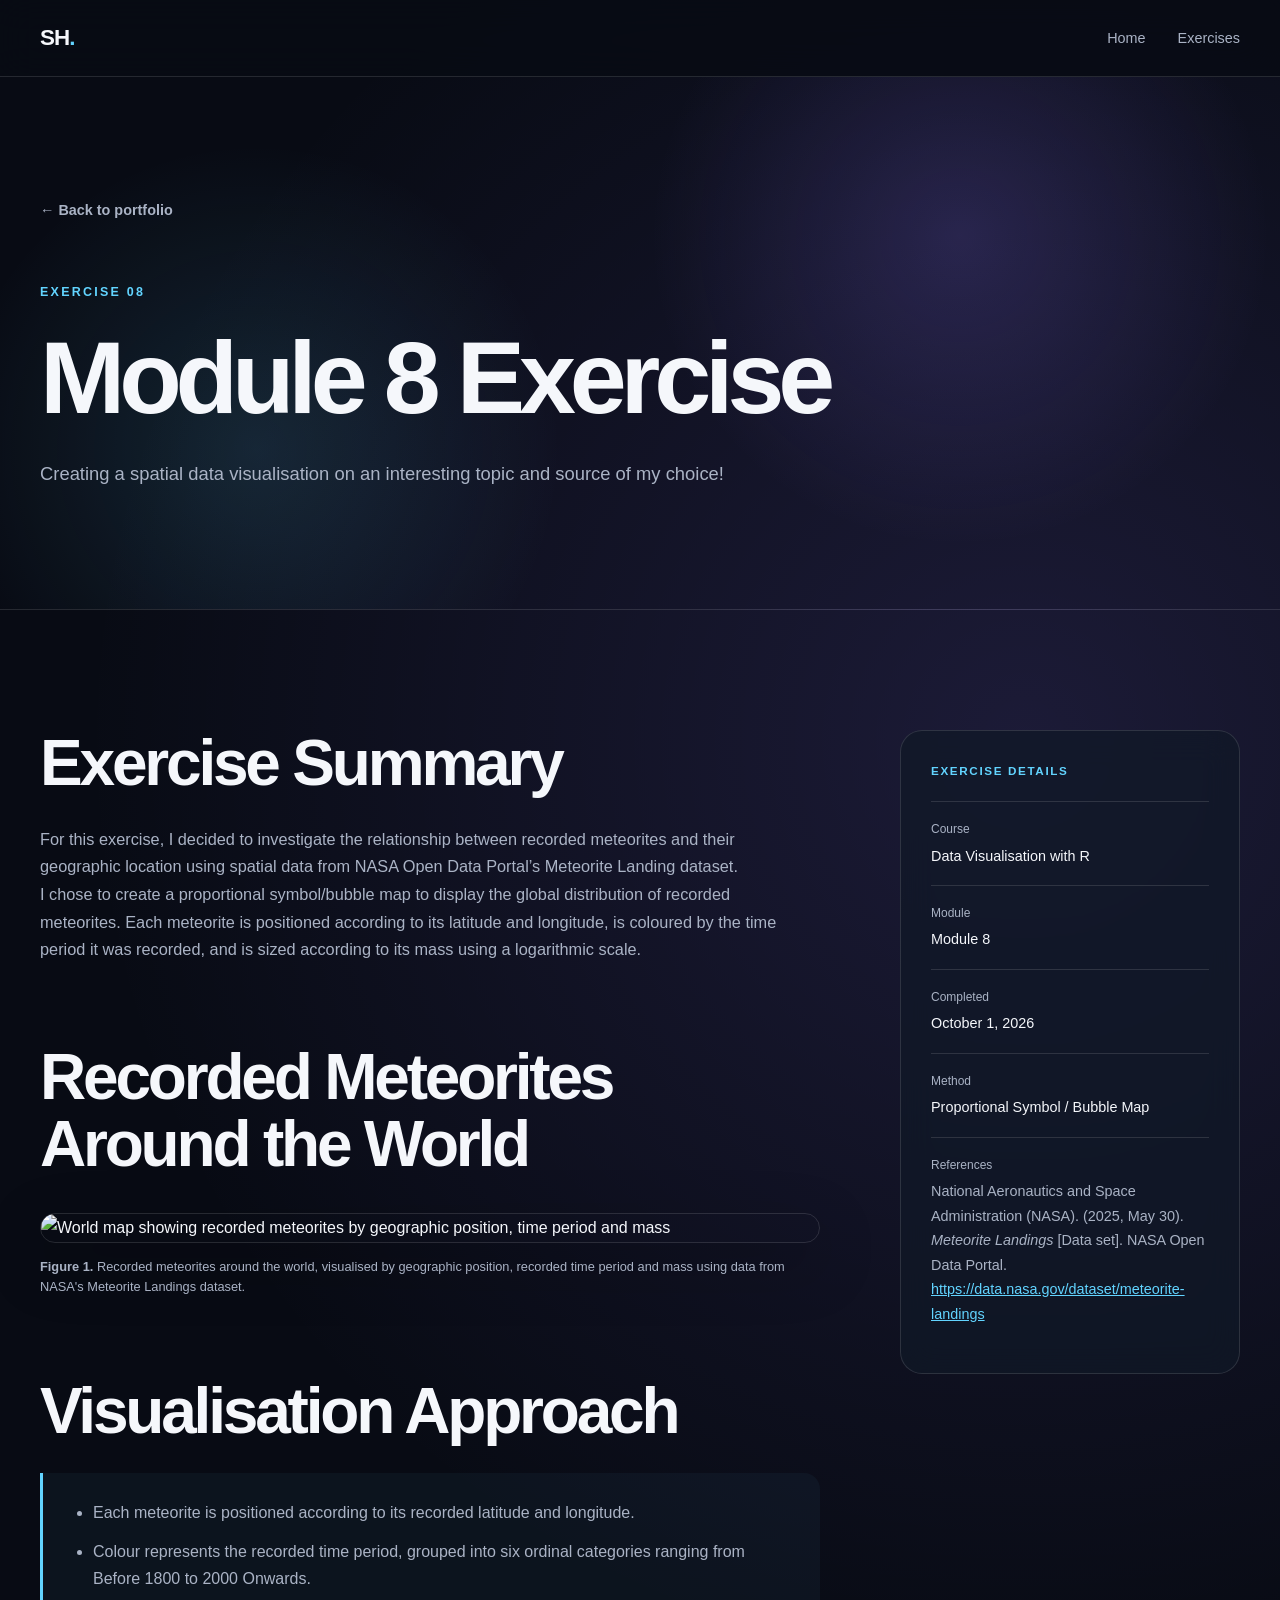
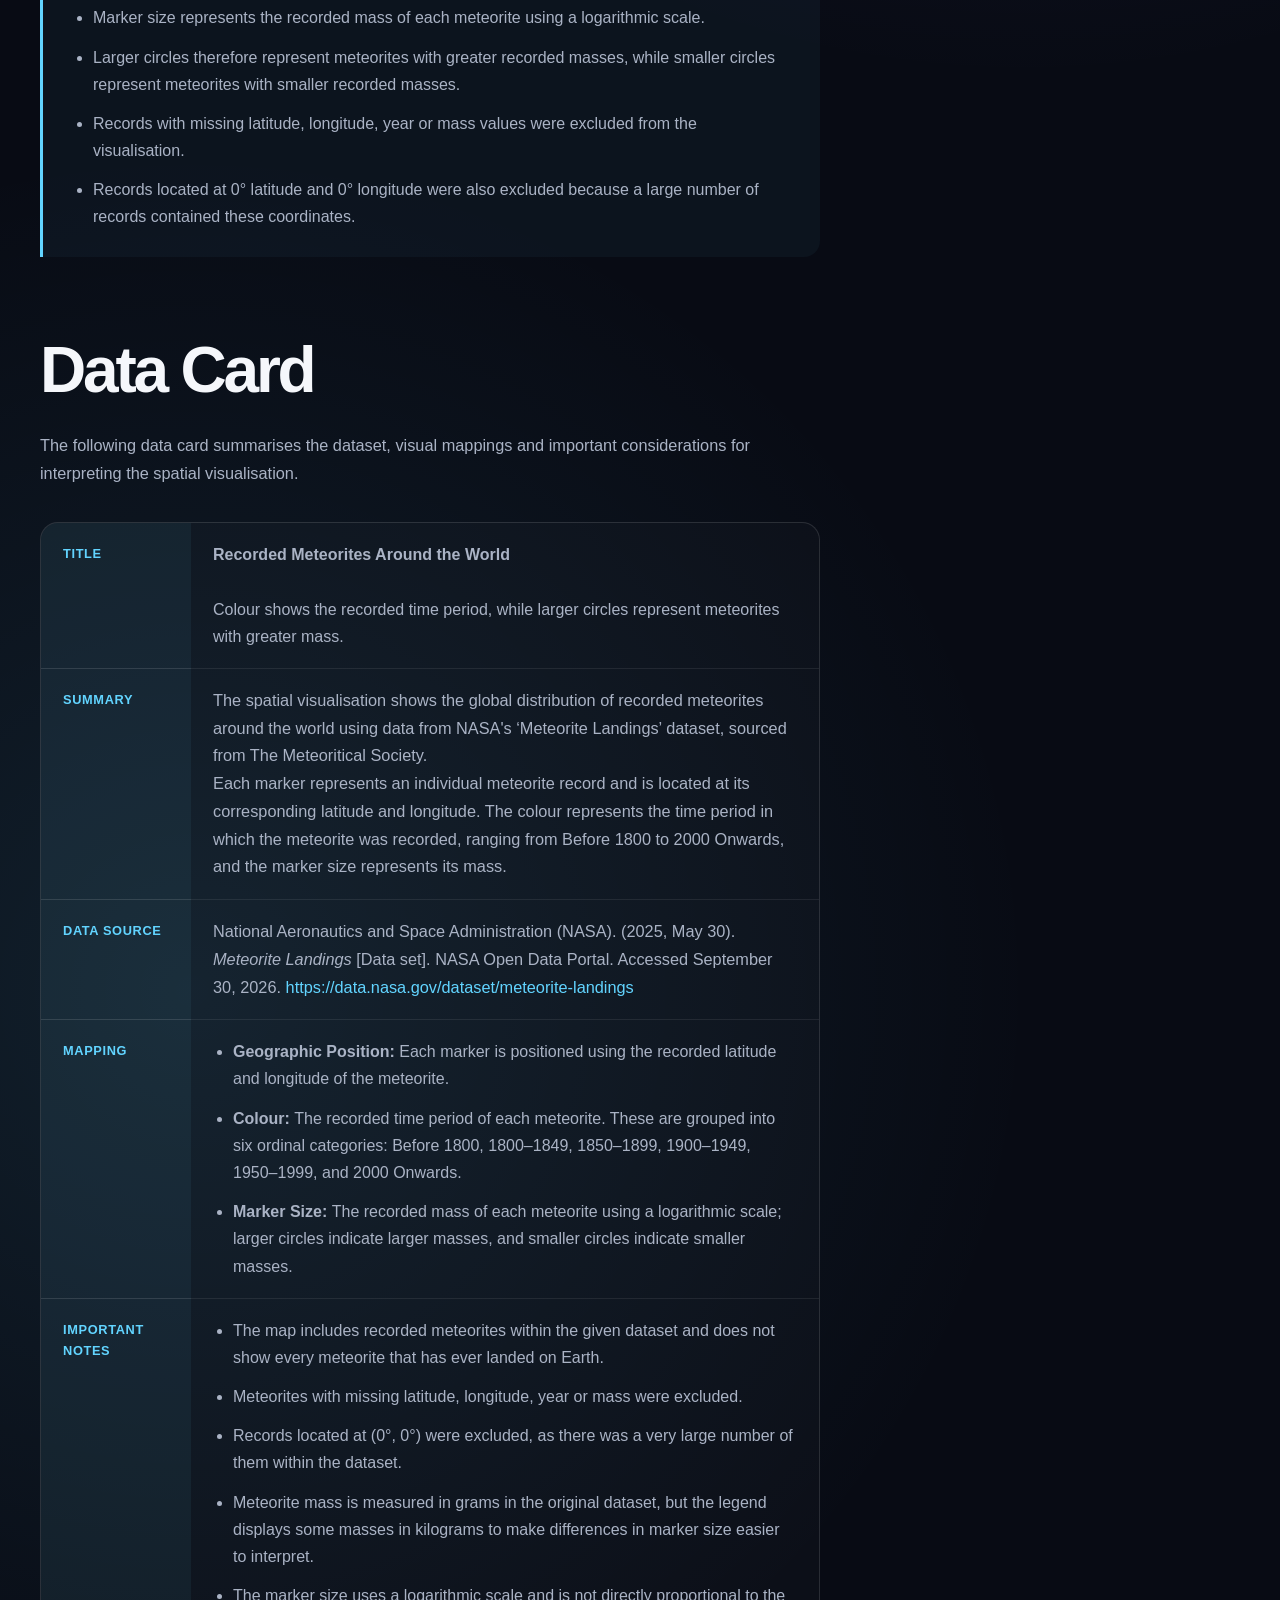
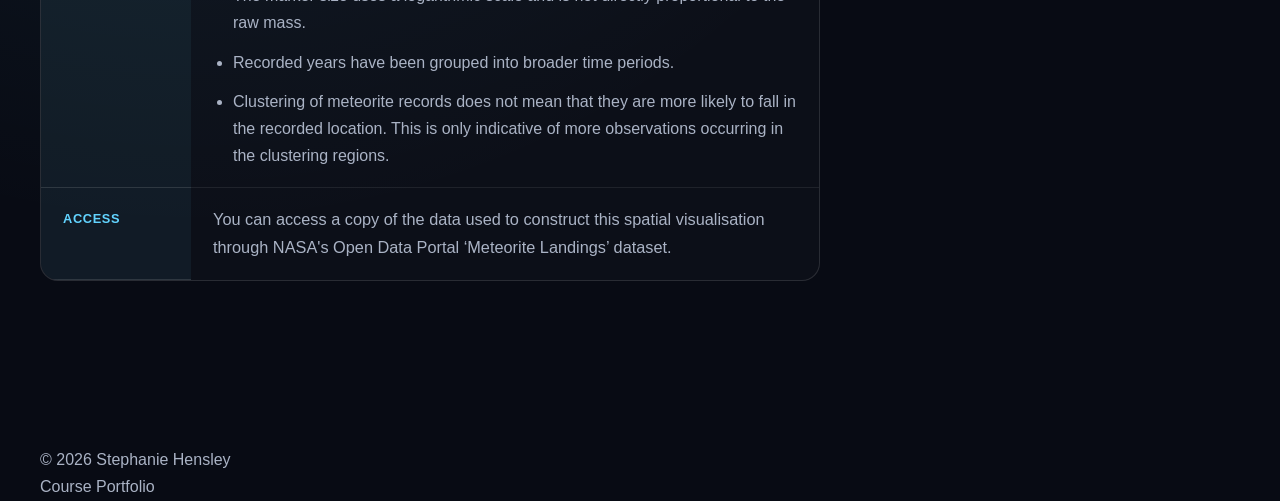
==== commit 5c41ee16: "fixing module 8" ====
--- a/exercises/exercise-eight.html
+++ b/exercises/exercise-eight.html
@@ -80,13 +80,12 @@
                 </p>
 
                 <h1>
-                    Map It!
+                    Module 8 Exercise
                 </h1>
 
                 <p class="exercise-introduction">
-                    Exploring the global distribution of recorded
-                    meteorites through an interactive spatial
-                    data visualisation.
+                    Creating a spatial data visualisation on an 
+                    interesting topic and source of my choice!
                 </p>
 
             </div>
@@ -121,28 +120,11 @@
                         </h2>
 
                         <p>
-                            For this exercise, I investigated the relationship
-                            between recorded meteorites and their geographic
-                            position using spatial data from NASA's
-                            Meteorite Landings dataset.
+                            For this exercise, I decided to investigate the relationship between recorded meteorites and their geographic location using spatial data from NASA Open Data Portal’s Meteorite Landing dataset. 
                         </p>
 
                         <p>
-                            I chose to create a proportional symbol, or bubble,
-                            map to display the global distribution of recorded
-                            meteorites. Each meteorite is positioned according
-                            to its recorded latitude and longitude, while
-                            additional visual encodings are used to communicate
-                            when the meteorite was recorded and its mass.
-                        </p>
-
-                        <p>
-                            To make the visualisation easier to interpret,
-                            recorded years were grouped into six broader time
-                            periods and represented using colour. Marker size
-                            was used to represent meteorite mass, with a
-                            logarithmic scale allowing the large range of
-                            recorded masses to be displayed more effectively.
+                            I chose to create a proportional symbol/bubble map to display the global distribution of recorded meteorites. Each meteorite is positioned according to its latitude and longitude, is coloured by the time period it was recorded, and is sized according to its mass using a logarithmic scale. 
                         </p>
 
 
@@ -153,16 +135,6 @@
                         <h2>
                             Recorded Meteorites Around the World
                         </h2>
-
-                        <p>
-                            The resulting spatial visualisation shows the
-                            geographic distribution of meteorite records
-                            contained within the dataset. Colour represents
-                            the time period in which each meteorite was
-                            recorded, while larger circles represent
-                            meteorites with greater recorded mass.
-                        </p>
-
 
                         <figure class="exercise-figure module-eight-figure">
 
@@ -574,7 +546,7 @@
                                 </dt>
 
                                 <dd>
-                                    September 30, 2026
+                                    October 1, 2026
                                 </dd>
 
                             </div>
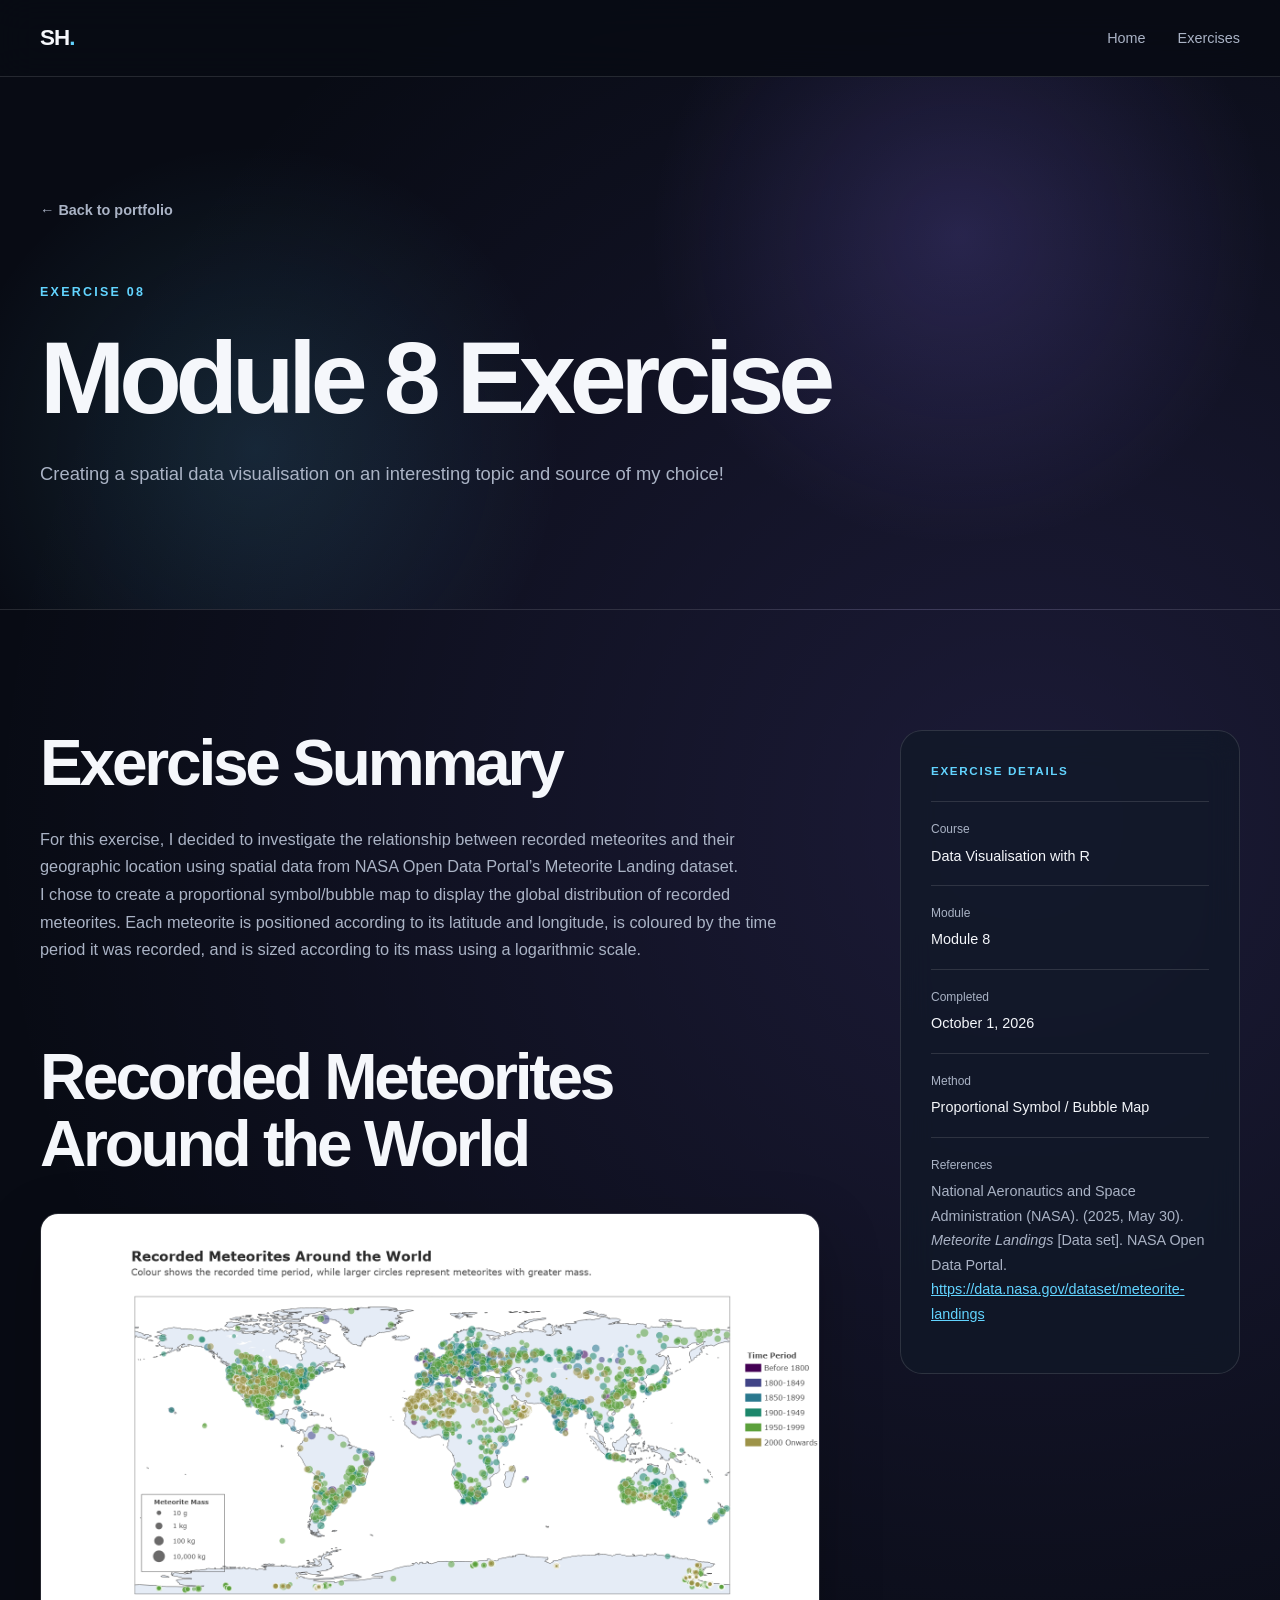
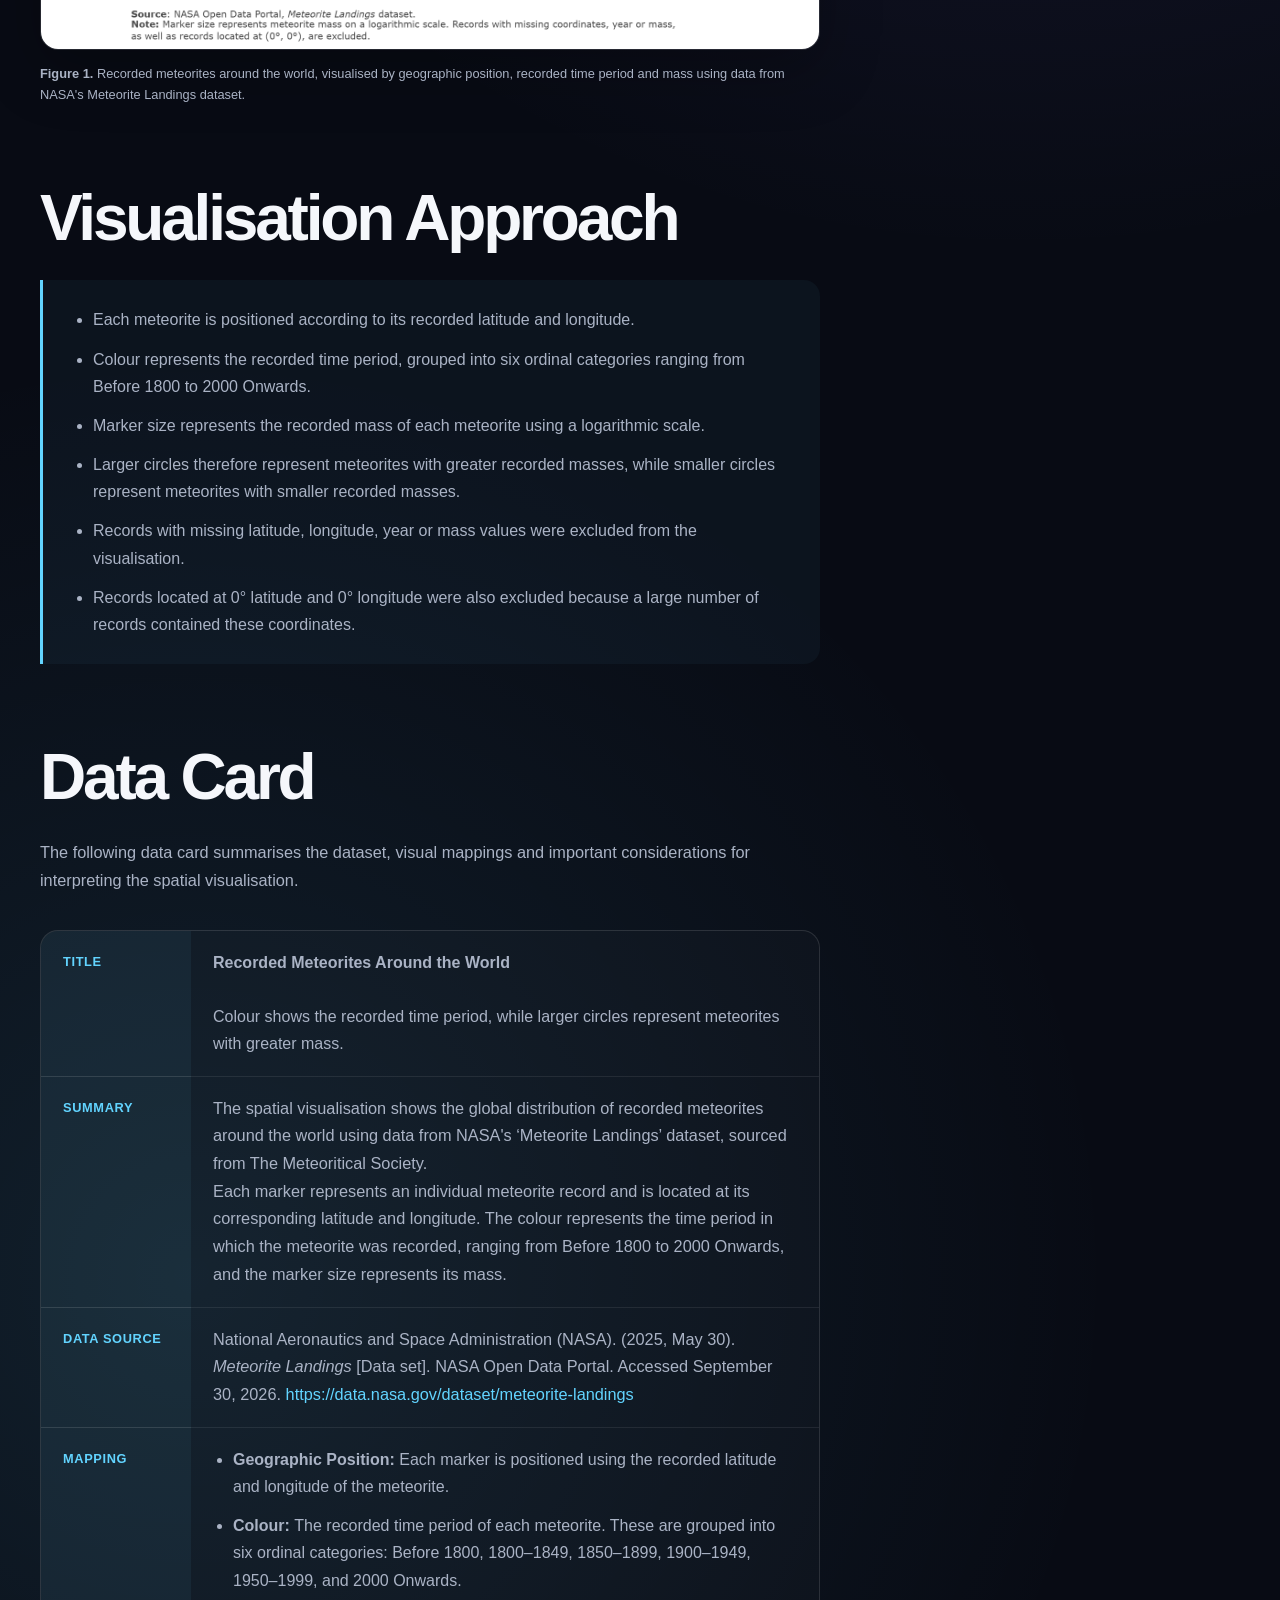
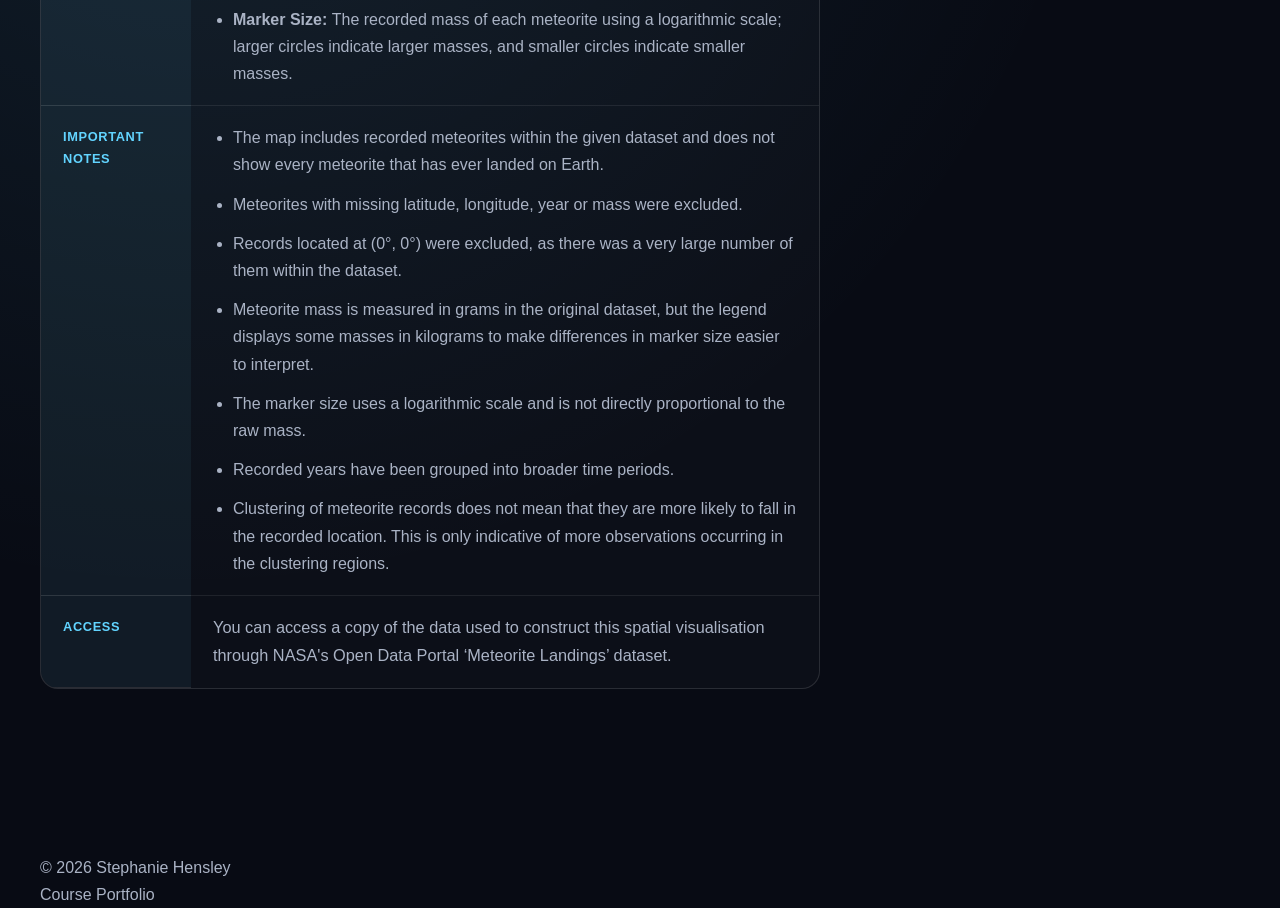
==== commit 63b447d0: "fixing mod8" ====
--- a/exercises/exercise-eight.html
+++ b/exercises/exercise-eight.html
@@ -140,7 +140,7 @@
 
                             <img
                                 class="lightbox-image"
-                                src="../images/module-eight-meteorite-map.png"
+                                src="../images/Final.png"
                                 alt="World map showing recorded meteorites by geographic position, time period and mass"
                             >
 
